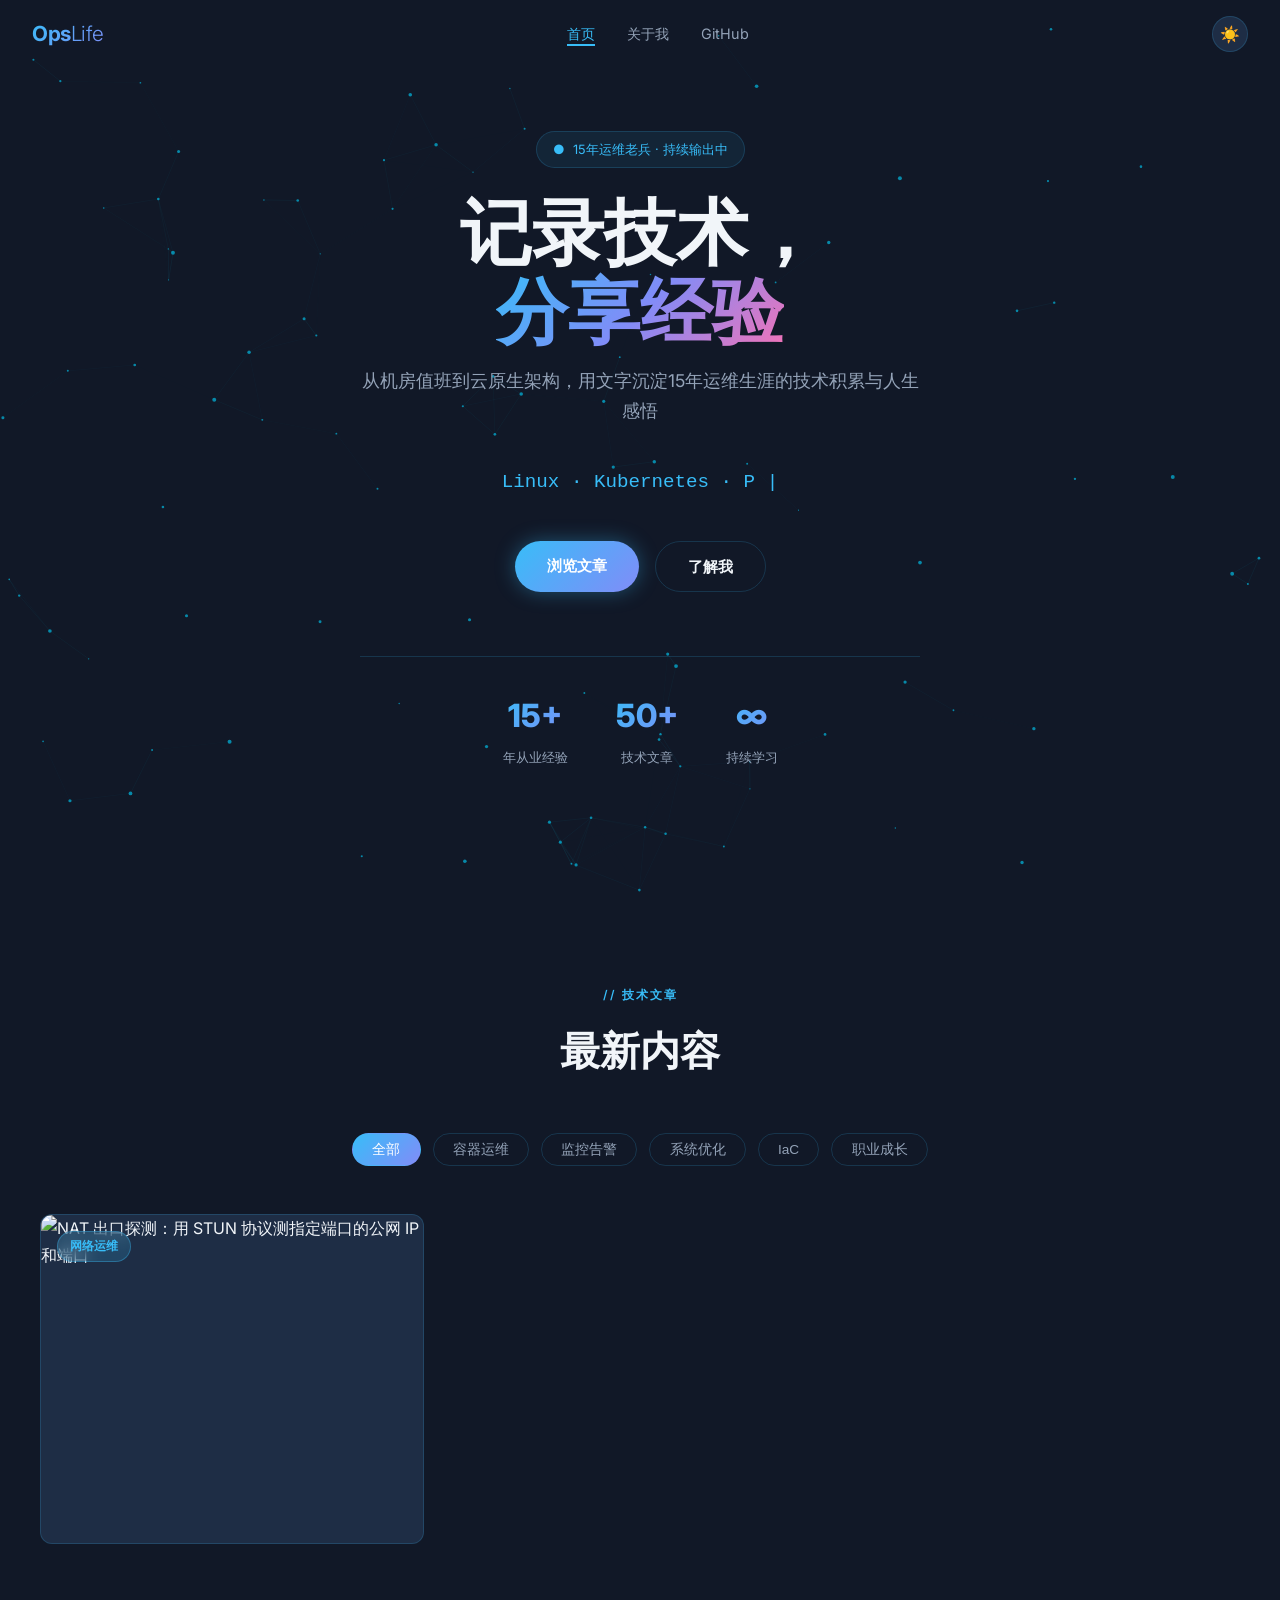
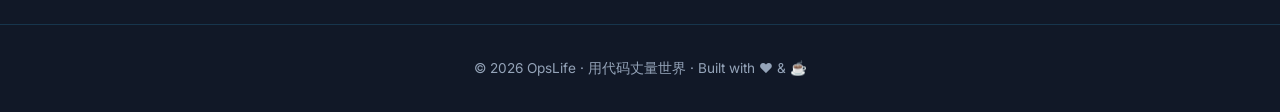
==== index.html @ 37627f58 "init: OpsLife blog" ====
<!DOCTYPE html>
<html lang="zh-CN">
<head>
  <meta charset="UTF-8">
  <meta name="viewport" content="width=device-width, initial-scale=1.0">
  <title>OpsLife · 运维老兵的技术笔记</title>
  <link rel="preconnect" href="https://fonts.googleapis.com">
  <link href="https://fonts.googleapis.com/css2?family=Inter:wght@300;400;600;700;800&display=swap" rel="stylesheet">
  <link rel="stylesheet" href="css/style.css">
</head>
<body>

<canvas id="particle-canvas"></canvas>

<!-- Navbar -->
<nav class="navbar">
  <a href="index.html" class="logo">Ops<span>Life</span></a>
  <ul class="nav-links">
    <li><a href="index.html" class="active">首页</a></li>
    <li><a href="about.html">关于我</a></li>
    <li><a href="https://github.com" target="_blank">GitHub</a></li>
  </ul>
  <div style="display:flex;align-items:center;gap:0.75rem">
    <button class="theme-toggle" aria-label="切换主题"></button>
    <button class="menu-toggle" aria-label="菜单">
      <span></span><span></span><span></span>
    </button>
  </div>
</nav>

<!-- Hero -->
<section class="hero">
  <div class="hero-content">
    <div class="hero-badge">15年运维老兵 · 持续输出中</div>
    <h1>
      记录技术，<br>
      <span class="gradient">分享经验</span>
    </h1>
    <p class="hero-sub">从机房值班到云原生架构，用文字沉淀15年运维生涯的技术积累与人生感悟</p>
    <div class="hero-type-wrap">
      <span id="hero-type" data-text="Linux · Kubernetes · Prometheus · Terraform · CI/CD"></span>
    </div>
    <div class="hero-btns">
      <a href="#posts" class="btn btn-primary">浏览文章</a>
      <a href="about.html" class="btn btn-outline">了解我</a>
    </div>
    <div class="hero-stats">
      <div>
        <div class="stat-num">15+</div>
        <div class="stat-label">年从业经验</div>
      </div>
      <div>
        <div class="stat-num">50+</div>
        <div class="stat-label">技术文章</div>
      </div>
      <div>
        <div class="stat-num">∞</div>
        <div class="stat-label">持续学习</div>
      </div>
    </div>
  </div>
</section>

<!-- Posts -->
<section class="section" id="posts">
  <div class="container">
    <div class="section-header reveal">
      <div class="section-tag">// 技术文章</div>
      <h2 class="section-title">最新内容</h2>
    </div>

    <div class="filter-bar reveal">
      <button class="filter-btn active" data-cat="all">全部</button>
      <button class="filter-btn" data-cat="容器运维">容器运维</button>
      <button class="filter-btn" data-cat="监控告警">监控告警</button>
      <button class="filter-btn" data-cat="系统优化">系统优化</button>
      <button class="filter-btn" data-cat="IaC">IaC</button>
      <button class="filter-btn" data-cat="职业成长">职业成长</button>
    </div>

    <div class="posts-grid" id="posts-grid"></div>
  </div>
</section>

<footer>
  <p>© 2026 OpsLife · 用代码丈量世界 · Built with ❤️ &amp; ☕</p>
</footer>

<script src="js/posts.js"></script>
<script src="js/main.js"></script>
</body>
</html>
---- css/style.css ----
/* ── Dark theme (default) ──────────────────────────────────────── */
:root {
  --bg:        #111827;
  --bg2:       #1a2235;
  --surface:   #1e2d45;
  --surface2:  #243352;
  --border:    rgba(56,189,248,0.18);
  --cyan:      #38bdf8;
  --purple:    #818cf8;
  --pink:      #f472b6;
  --text:      #f1f5f9;
  --text-muted:#94a3b8;
  --radius:    12px;
  --transition:0.3s cubic-bezier(0.4,0,0.2,1);
}

/* ── Light theme ───────────────────────────────────────────────── */
[data-theme="light"] {
  --bg:        #f0f4f8;
  --bg2:       #e2e8f0;
  --surface:   #ffffff;
  --surface2:  #f8fafc;
  --border:    rgba(14,165,233,0.2);
  --cyan:      #0284c7;
  --purple:    #6366f1;
  --pink:      #db2777;
  --text:      #0f172a;
  --text-muted:#475569;
}

/* ── Theme transition ──────────────────────────────────────────── */
*, *::before, *::after {
  box-sizing: border-box; margin: 0; padding: 0;
  transition: background-color 0.3s ease, border-color 0.3s ease, color 0.3s ease;
}
html { scroll-behavior: smooth; }
body {
  font-family: 'Inter', 'PingFang SC', 'Microsoft YaHei', sans-serif;
  background: var(--bg);
  color: var(--text);
  line-height: 1.7;
  overflow-x: hidden;
}
a { color: inherit; text-decoration: none; }
img { max-width: 100%; display: block; }

/* ── Scrollbar ─────────────────────────────────────────────────── */
::-webkit-scrollbar { width: 6px; }
::-webkit-scrollbar-track { background: var(--bg); }
::-webkit-scrollbar-thumb { background: var(--purple); border-radius: 3px; }

/* ── Particle Canvas ───────────────────────────────────────────── */
#particle-canvas {
  position: fixed; inset: 0;
  pointer-events: none; z-index: 0;
  opacity: 1; transition: opacity 0.3s;
}
[data-theme="light"] #particle-canvas { opacity: 0.35; }

/* ── Navbar ────────────────────────────────────────────────────── */
.navbar {
  position: fixed; top: 0; left: 0; right: 0; z-index: 100;
  display: flex; align-items: center; justify-content: space-between;
  padding: 1rem 2rem;
  transition: background var(--transition), border-color var(--transition);
}
.navbar.scrolled {
  background: color-mix(in srgb, var(--bg) 88%, transparent);
  backdrop-filter: blur(14px);
  border-bottom: 1px solid var(--border);
}
.logo {
  font-size: 1.3rem; font-weight: 700;
  background: linear-gradient(135deg, var(--cyan), var(--purple));
  -webkit-background-clip: text; -webkit-text-fill-color: transparent;
  letter-spacing: -0.5px;
}
.logo span { font-weight: 300; }
.nav-links { display: flex; gap: 2rem; list-style: none; align-items: center; }
.nav-links a {
  font-size: 0.9rem; color: var(--text-muted);
  transition: color var(--transition);
  position: relative;
}
.nav-links a::after {
  content: ''; position: absolute; bottom: -4px; left: 0; right: 0;
  height: 2px; background: var(--cyan);
  transform: scaleX(0); transition: transform var(--transition);
}
.nav-links a:hover, .nav-links a.active { color: var(--cyan); }
.nav-links a:hover::after, .nav-links a.active::after { transform: scaleX(1); }

/* ── Theme toggle button ───────────────────────────────────────── */
.theme-toggle {
  width: 36px; height: 36px; border-radius: 50%;
  border: 1px solid var(--border);
  background: var(--surface);
  color: var(--text-muted);
  cursor: pointer; font-size: 1rem;
  display: flex; align-items: center; justify-content: center;
  transition: var(--transition);
  flex-shrink: 0;
}
.theme-toggle:hover { border-color: var(--cyan); color: var(--cyan); transform: rotate(20deg); }

/* ── Mobile menu ───────────────────────────────────────────────── */
.menu-toggle { display: none; flex-direction: column; gap: 5px; cursor: pointer; background: none; border: none; padding: 4px; }
.menu-toggle span { width: 24px; height: 2px; background: var(--text); transition: var(--transition); display: block; }
.menu-toggle.active span:nth-child(1) { transform: rotate(45deg) translate(5px,5px); }
.menu-toggle.active span:nth-child(2) { opacity: 0; }
.menu-toggle.active span:nth-child(3) { transform: rotate(-45deg) translate(5px,-5px); }

/* ── Hero ──────────────────────────────────────────────────────── */
.hero {
  position: relative; z-index: 1;
  min-height: 100vh;
  display: flex; align-items: center; justify-content: center;
  text-align: center; padding: 2rem;
}
.hero-content { max-width: 800px; }
.hero-badge {
  display: inline-flex; align-items: center; gap: 0.5rem;
  padding: 0.4rem 1rem;
  border: 1px solid var(--border);
  border-radius: 999px;
  font-size: 0.8rem; color: var(--cyan);
  margin-bottom: 1.5rem;
  background: color-mix(in srgb, var(--cyan) 8%, transparent);
}
.hero-badge::before { content: '●'; animation: pulse 2s infinite; }
@keyframes pulse { 0%,100%{opacity:1} 50%{opacity:0.3} }
.hero h1 {
  font-size: clamp(2.5rem, 6vw, 4.5rem);
  font-weight: 800; line-height: 1.1; margin-bottom: 1rem;
}
.hero h1 .gradient {
  background: linear-gradient(135deg, var(--cyan) 0%, var(--purple) 50%, var(--pink) 100%);
  -webkit-background-clip: text; -webkit-text-fill-color: transparent;
}
.hero-sub {
  font-size: 1.1rem; color: var(--text-muted);
  margin-bottom: 2.5rem; max-width: 560px; margin-inline: auto;
}
.hero-type-wrap {
  font-size: 1.2rem; color: var(--cyan);
  font-family: 'Courier New', monospace;
  margin-bottom: 2.5rem; min-height: 1.8em;
}
.hero-type-wrap::after { content: '|'; animation: blink 1s infinite; }
@keyframes blink { 0%,100%{opacity:1} 50%{opacity:0} }
.hero-btns { display: flex; gap: 1rem; justify-content: center; flex-wrap: wrap; }
.btn {
  padding: 0.75rem 2rem; border-radius: 999px;
  font-size: 0.95rem; font-weight: 600;
  cursor: pointer; border: none; transition: var(--transition);
}
.btn-primary {
  background: linear-gradient(135deg, var(--cyan), var(--purple));
  color: #fff;
  box-shadow: 0 0 20px color-mix(in srgb, var(--cyan) 35%, transparent);
}
.btn-primary:hover { transform: translateY(-2px); box-shadow: 0 0 32px color-mix(in srgb, var(--cyan) 50%, transparent); }
.btn-outline {
  background: transparent; border: 1px solid var(--border); color: var(--text);
}
.btn-outline:hover { border-color: var(--cyan); color: var(--cyan); transform: translateY(-2px); }
.hero-stats {
  display: flex; gap: 3rem; justify-content: center;
  margin-top: 4rem; padding-top: 2rem; border-top: 1px solid var(--border);
}
.stat-num {
  font-size: 2rem; font-weight: 800;
  background: linear-gradient(135deg, var(--cyan), var(--purple));
  -webkit-background-clip: text; -webkit-text-fill-color: transparent;
}
.stat-label { font-size: 0.8rem; color: var(--text-muted); margin-top: 0.2rem; }

/* ── Section ───────────────────────────────────────────────────── */
.section { position: relative; z-index: 1; padding: 5rem 2rem; }
.section-header { text-align: center; margin-bottom: 3rem; }
.section-tag {
  display: inline-block; font-size: 0.75rem; font-weight: 600;
  letter-spacing: 2px; color: var(--cyan); text-transform: uppercase; margin-bottom: 0.75rem;
}
.section-title { font-size: clamp(1.8rem, 4vw, 2.5rem); font-weight: 700; }
.container { max-width: 1200px; margin: 0 auto; }

/* ── Filter ────────────────────────────────────────────────────── */
.filter-bar { display: flex; gap: 0.75rem; flex-wrap: wrap; justify-content: center; margin-bottom: 3rem; }
.filter-btn {
  padding: 0.4rem 1.2rem; border-radius: 999px; font-size: 0.85rem;
  cursor: pointer; border: 1px solid var(--border);
  background: transparent; color: var(--text-muted); transition: var(--transition);
}
.filter-btn:hover, .filter-btn.active {
  background: linear-gradient(135deg, var(--cyan), var(--purple));
  border-color: transparent; color: #fff;
}

/* ── Post Grid ─────────────────────────────────────────────────── */
.posts-grid { display: grid; grid-template-columns: repeat(auto-fill, minmax(340px, 1fr)); gap: 1.5rem; }
.post-card {
  background: var(--surface); border: 1px solid var(--border);
  border-radius: var(--radius); overflow: hidden; transition: var(--transition);
}
.post-card:hover {
  transform: translateY(-6px);
  border-color: color-mix(in srgb, var(--cyan) 40%, transparent);
  box-shadow: 0 20px 40px rgba(0,0,0,0.2), 0 0 20px color-mix(in srgb, var(--cyan) 10%, transparent);
}
.card-img-wrap { position: relative; overflow: hidden; height: 200px; }
.card-img-wrap img { width: 100%; height: 100%; object-fit: cover; transition: transform 0.5s ease; }
.post-card:hover .card-img-wrap img { transform: scale(1.05); }
.card-category {
  position: absolute; top: 1rem; left: 1rem;
  padding: 0.25rem 0.75rem; border-radius: 999px;
  font-size: 0.75rem; font-weight: 600;
  background: color-mix(in srgb, var(--cyan) 18%, transparent);
  border: 1px solid color-mix(in srgb, var(--cyan) 35%, transparent);
  color: var(--cyan); backdrop-filter: blur(8px);
}
.card-body { padding: 1.5rem; }
.card-meta { display: flex; gap: 1rem; font-size: 0.8rem; color: var(--text-muted); margin-bottom: 0.75rem; }
.card-body h3 { font-size: 1.05rem; font-weight: 600; margin-bottom: 0.6rem; line-height: 1.4; }
.card-body h3 a:hover { color: var(--cyan); }
.card-body p { font-size: 0.88rem; color: var(--text-muted); line-height: 1.6; margin-bottom: 1rem; }
.card-tags { display: flex; gap: 0.5rem; flex-wrap: wrap; }
.tag {
  padding: 0.2rem 0.6rem; border-radius: 4px; font-size: 0.75rem;
  background: color-mix(in srgb, var(--purple) 12%, transparent);
  border: 1px solid color-mix(in srgb, var(--purple) 25%, transparent);
  color: var(--purple);
}

/* ── Scroll Reveal ─────────────────────────────────────────────── */
.reveal {
  opacity: 0; transform: translateY(30px);
  transition: opacity 0.6s ease var(--delay, 0s), transform 0.6s ease var(--delay, 0s);
}
.reveal.visible { opacity: 1; transform: none; }

/* ── About ─────────────────────────────────────────────────────── */
.about-hero { position: relative; z-index: 1; padding: 8rem 2rem 4rem; text-align: center; }
.avatar-wrap {
  width: 120px; height: 120px; margin: 0 auto 1.5rem; border-radius: 50%;
  background: linear-gradient(135deg, var(--cyan), var(--purple)); padding: 3px;
}
.avatar-wrap img { width: 100%; height: 100%; border-radius: 50%; object-fit: cover; }
.avatar-placeholder {
  width: 100%; height: 100%; border-radius: 50%; background: var(--surface2);
  display: flex; align-items: center; justify-content: center; font-size: 3rem;
}
.about-name { font-size: 2rem; font-weight: 700; margin-bottom: 0.5rem; }
.about-title { color: var(--cyan); font-size: 1rem; margin-bottom: 1rem; }
.about-bio { color: var(--text-muted); max-width: 560px; margin: 0 auto 2rem; }
.skills-grid { display: grid; grid-template-columns: repeat(auto-fill, minmax(280px, 1fr)); gap: 1.5rem; }
.skill-card { background: var(--surface); border: 1px solid var(--border); border-radius: var(--radius); padding: 1.5rem; }
.skill-card h4 { font-size: 0.9rem; color: var(--cyan); margin-bottom: 1rem; }
.skill-item { margin-bottom: 0.75rem; }
.skill-item span { font-size: 0.85rem; display: flex; justify-content: space-between; margin-bottom: 0.3rem; }
.skill-bar { height: 4px; background: var(--surface2); border-radius: 2px; overflow: hidden; }
.skill-fill {
  height: 100%; border-radius: 2px;
  background: linear-gradient(90deg, var(--cyan), var(--purple));
  transform: scaleX(0); transform-origin: left; transition: transform 1s ease 0.3s;
}
.skill-card.visible .skill-fill { transform: scaleX(1); }
.timeline { position: relative; padding-left: 2rem; }
.timeline::before {
  content: ''; position: absolute; left: 0; top: 0; bottom: 0; width: 2px;
  background: linear-gradient(to bottom, var(--cyan), var(--purple));
}
.timeline-item { position: relative; margin-bottom: 2rem; }
.timeline-item::before {
  content: ''; position: absolute; left: -2.4rem; top: 0.4rem;
  width: 10px; height: 10px; border-radius: 50%;
  background: var(--cyan); box-shadow: 0 0 10px var(--cyan);
}
.timeline-year { font-size: 0.8rem; color: var(--cyan); margin-bottom: 0.3rem; }
.timeline-item h4 { font-size: 1rem; font-weight: 600; margin-bottom: 0.3rem; }
.timeline-item p { font-size: 0.88rem; color: var(--text-muted); }

/* ── Post detail (post.html) ───────────────────────────────────── */
.post-hero { height: 60vh; min-height: 400px; background-size: cover; background-position: center; position: relative; }
.post-hero-overlay {
  position: absolute; inset: 0;
  background: linear-gradient(to top, var(--bg) 0%, color-mix(in srgb, var(--bg) 40%, transparent) 100%);
  display: flex; flex-direction: column; justify-content: flex-end; padding: 3rem;
}
.post-hero-overlay h1 { font-size: clamp(1.5rem, 4vw, 2.5rem); font-weight: 700; margin: 0.75rem 0; }
.post-meta { display: flex; gap: 1.5rem; font-size: 0.85rem; color: var(--text-muted); }
.post-body { max-width: 780px; margin: 0 auto; padding: 3rem 2rem 5rem; }
.post-body h2 { font-size: 1.4rem; margin: 2rem 0 1rem; color: var(--cyan); }
.post-body p { margin-bottom: 1.2rem; color: var(--text-muted); }
.post-body ul { padding-left: 1.5rem; margin-bottom: 1.2rem; }
.post-body li { margin-bottom: 0.5rem; color: var(--text-muted); }
.post-body blockquote {
  border-left: 3px solid var(--purple); padding: 1rem 1.5rem; margin: 1.5rem 0;
  background: var(--surface); border-radius: 0 var(--radius) var(--radius) 0;
  color: var(--text-muted); font-style: italic;
}

/* ── Footer ────────────────────────────────────────────────────── */
footer {
  position: relative; z-index: 1; text-align: center; padding: 2rem;
  border-top: 1px solid var(--border); color: var(--text-muted); font-size: 0.85rem;
}
footer a { color: var(--cyan); }

/* ── Responsive ────────────────────────────────────────────────── */
@media (max-width: 768px) {
  .navbar { padding: 1rem; }
  .nav-links {
    display: none; flex-direction: column; gap: 1rem;
    position: absolute; top: 100%; left: 0; right: 0;
    background: color-mix(in srgb, var(--bg) 97%, transparent);
    backdrop-filter: blur(12px);
    padding: 1.5rem 2rem; border-bottom: 1px solid var(--border);
  }
  .nav-links.open { display: flex; }
  .menu-toggle { display: flex; }
  .hero-stats { gap: 1.5rem; }
  .posts-grid { grid-template-columns: 1fr; }
}
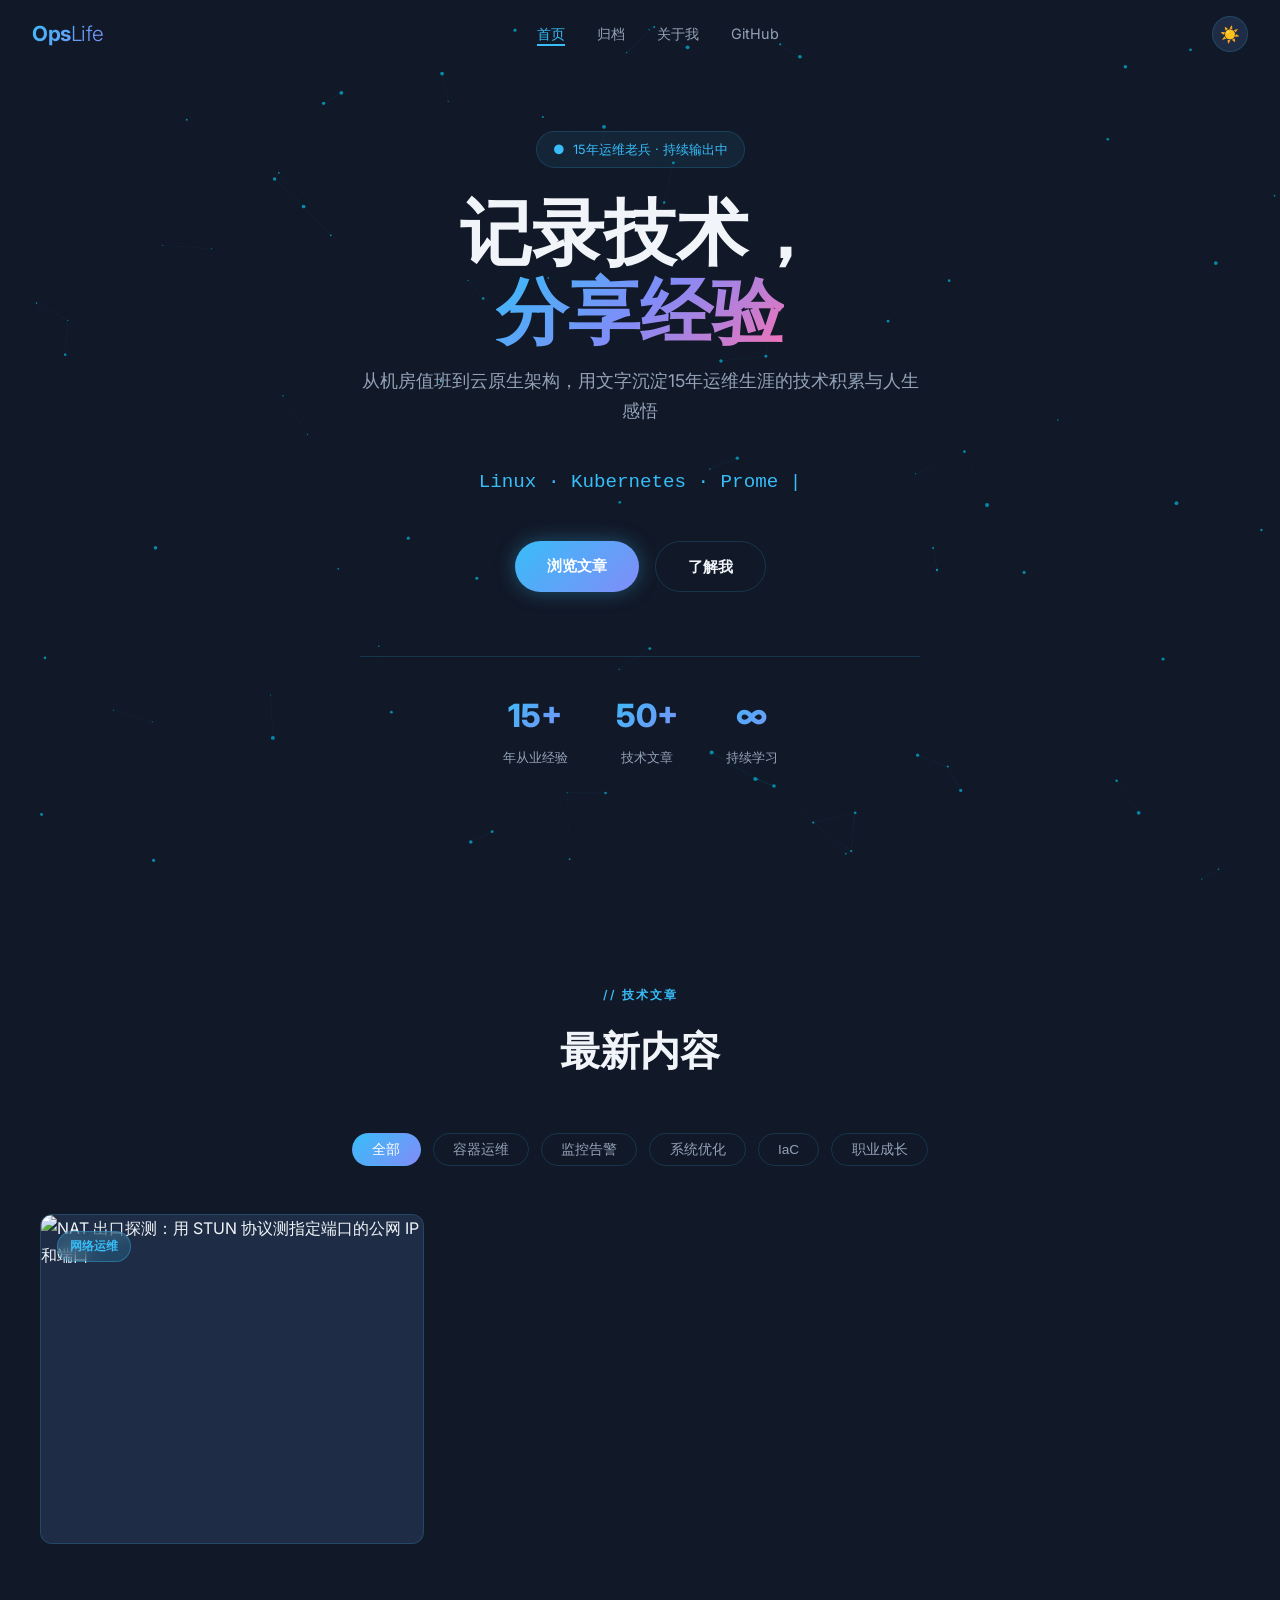
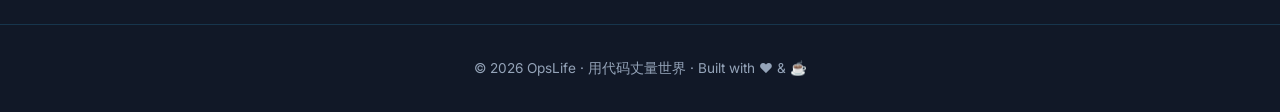
==== commit 70288ade: "feat: archive page, theme fix, nav update" ====
--- a/index.html
+++ b/index.html
@@ -17,6 +17,7 @@
   <a href="index.html" class="logo">Ops<span>Life</span></a>
   <ul class="nav-links">
     <li><a href="index.html" class="active">首页</a></li>
+    <li><a href="archive.html">归档</a></li>
     <li><a href="about.html">关于我</a></li>
     <li><a href="https://github.com" target="_blank">GitHub</a></li>
   </ul>
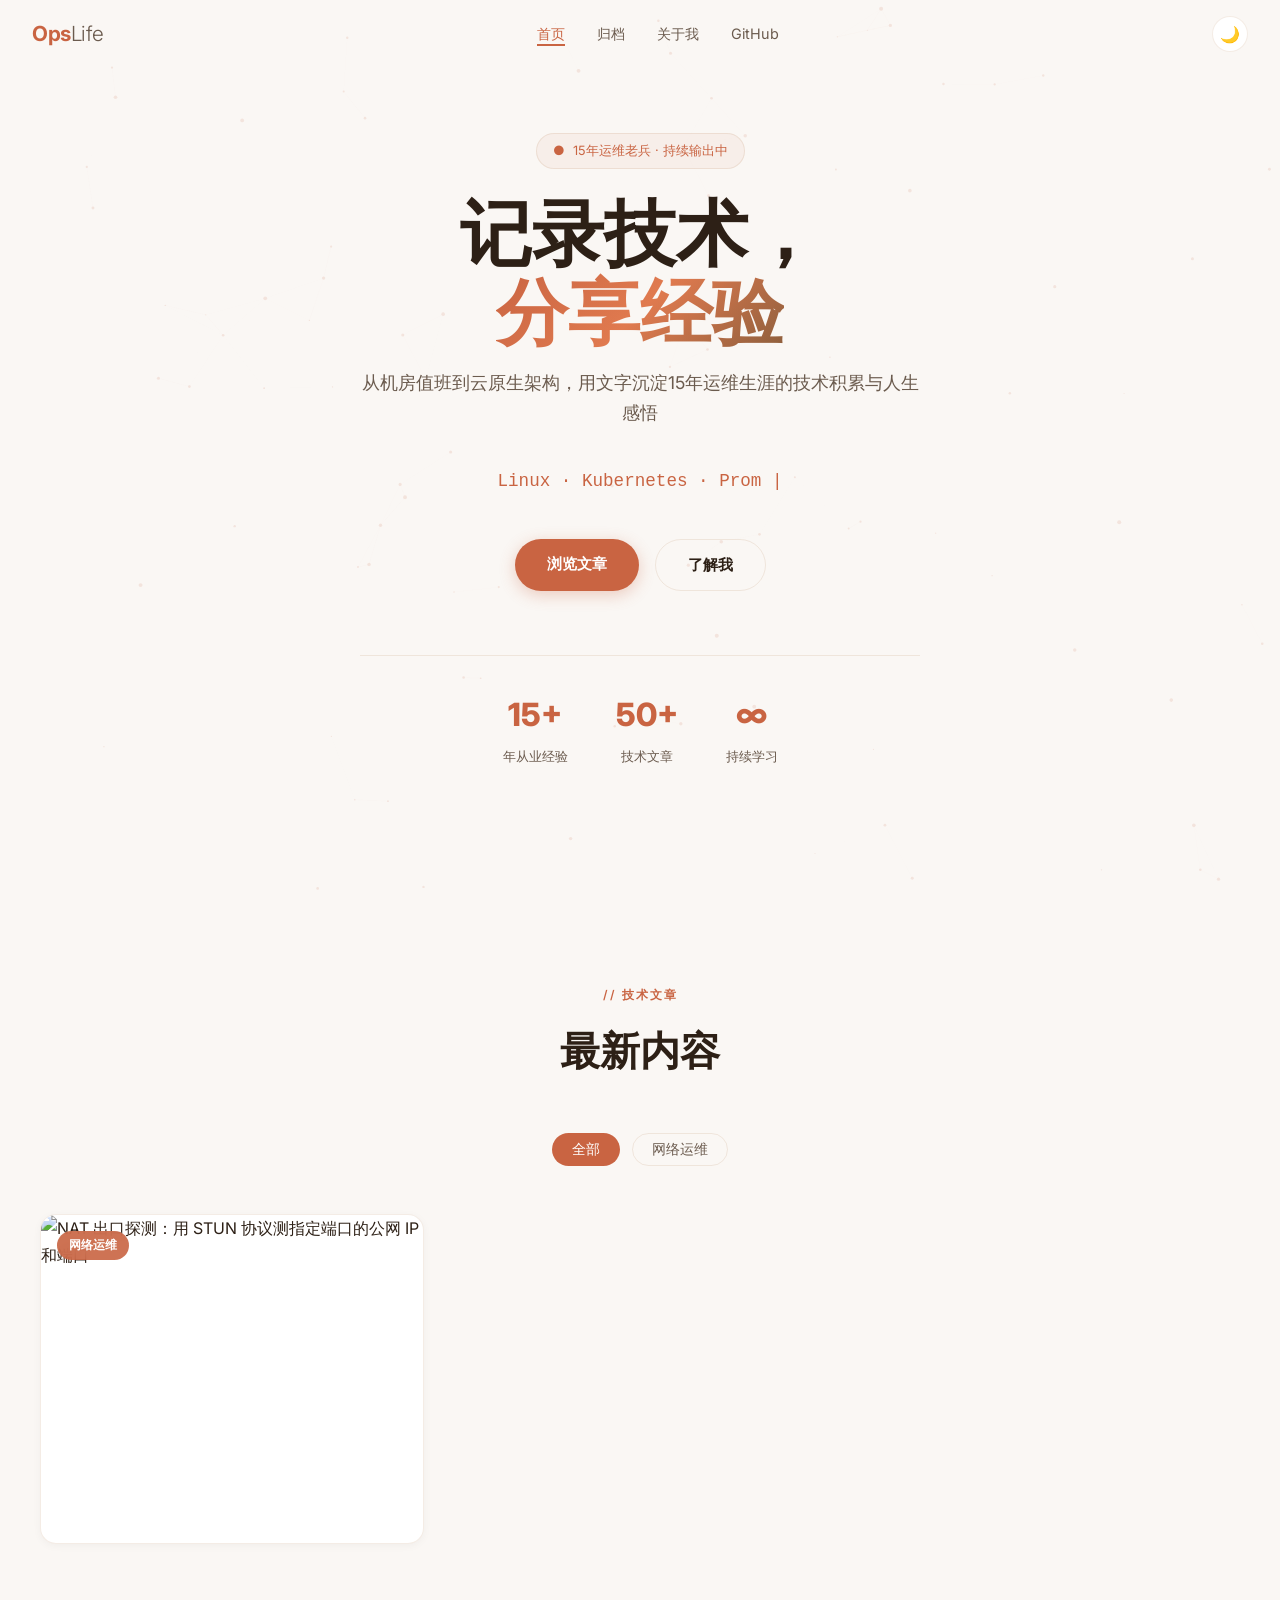
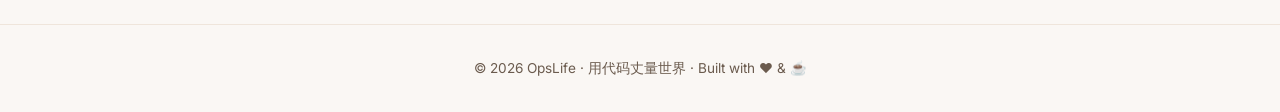
==== commit b014d0c9: "style: switch to Claude-inspired warm theme" ====
--- a/index.html
+++ b/index.html
@@ -72,11 +72,7 @@
 
     <div class="filter-bar reveal">
       <button class="filter-btn active" data-cat="all">全部</button>
-      <button class="filter-btn" data-cat="容器运维">容器运维</button>
-      <button class="filter-btn" data-cat="监控告警">监控告警</button>
-      <button class="filter-btn" data-cat="系统优化">系统优化</button>
-      <button class="filter-btn" data-cat="IaC">IaC</button>
-      <button class="filter-btn" data-cat="职业成长">职业成长</button>
+      <button class="filter-btn" data-cat="网络运维">网络运维</button>
     </div>
 
     <div class="posts-grid" id="posts-grid"></div>
--- a/css/style.css
+++ b/css/style.css
@@ -1,34 +1,34 @@
-/* ── Dark theme (default) ──────────────────────────────────────── */
+/* ── Claude-inspired Light theme (default) ─────────────────────── */
 :root {
-  --bg:        #111827;
-  --bg2:       #1a2235;
-  --surface:   #1e2d45;
-  --surface2:  #243352;
-  --border:    rgba(56,189,248,0.18);
-  --cyan:      #38bdf8;
-  --purple:    #818cf8;
-  --pink:      #f472b6;
-  --text:      #f1f5f9;
-  --text-muted:#94a3b8;
-  --radius:    12px;
+  --bg:        #faf7f4;
+  --bg2:       #f3ede7;
+  --surface:   #ffffff;
+  --surface2:  #f9f5f1;
+  --border:    rgba(180,130,80,0.15);
+  --accent:    #c96442;
+  --accent2:   #e07a4f;
+  --warm:      #8b5e3c;
+  --text:      #2d2016;
+  --text-muted:#6b5b4e;
+  --radius:    16px;
   --transition:0.3s cubic-bezier(0.4,0,0.2,1);
 }
 
-/* ── Light theme ───────────────────────────────────────────────── */
-[data-theme="light"] {
-  --bg:        #f0f4f8;
-  --bg2:       #e2e8f0;
-  --surface:   #ffffff;
-  --surface2:  #f8fafc;
-  --border:    rgba(14,165,233,0.2);
-  --cyan:      #0284c7;
-  --purple:    #6366f1;
-  --pink:      #db2777;
-  --text:      #0f172a;
-  --text-muted:#475569;
-}
-
-/* ── Theme transition ──────────────────────────────────────────── */
+/* ── Dark theme ────────────────────────────────────────────────── */
+[data-theme="dark"] {
+  --bg:        #1a1410;
+  --bg2:       #231c15;
+  --surface:   #2a2118;
+  --surface2:  #332820;
+  --border:    rgba(201,100,66,0.2);
+  --accent:    #e07a4f;
+  --accent2:   #f09070;
+  --warm:      #c9a87c;
+  --text:      #f5ede6;
+  --text-muted:#a89585;
+}
+
+/* ── Base ──────────────────────────────────────────────────────── */
 *, *::before, *::after {
   box-sizing: border-box; margin: 0; padding: 0;
   transition: background-color 0.3s ease, border-color 0.3s ease, color 0.3s ease;
@@ -47,15 +47,15 @@
 /* ── Scrollbar ─────────────────────────────────────────────────── */
 ::-webkit-scrollbar { width: 6px; }
 ::-webkit-scrollbar-track { background: var(--bg); }
-::-webkit-scrollbar-thumb { background: var(--purple); border-radius: 3px; }
+::-webkit-scrollbar-thumb { background: var(--accent); border-radius: 3px; }
 
 /* ── Particle Canvas ───────────────────────────────────────────── */
 #particle-canvas {
   position: fixed; inset: 0;
   pointer-events: none; z-index: 0;
-  opacity: 1; transition: opacity 0.3s;
-}
-[data-theme="light"] #particle-canvas { opacity: 0.35; }
+  opacity: 0.25; transition: opacity 0.3s;
+}
+[data-theme="dark"] #particle-canvas { opacity: 0.6; }
 
 /* ── Navbar ────────────────────────────────────────────────────── */
 .navbar {
@@ -65,17 +65,16 @@
   transition: background var(--transition), border-color var(--transition);
 }
 .navbar.scrolled {
-  background: color-mix(in srgb, var(--bg) 88%, transparent);
+  background: color-mix(in srgb, var(--bg) 92%, transparent);
   backdrop-filter: blur(14px);
   border-bottom: 1px solid var(--border);
 }
 .logo {
   font-size: 1.3rem; font-weight: 700;
-  background: linear-gradient(135deg, var(--cyan), var(--purple));
-  -webkit-background-clip: text; -webkit-text-fill-color: transparent;
+  color: var(--accent);
   letter-spacing: -0.5px;
 }
-.logo span { font-weight: 300; }
+.logo span { font-weight: 300; color: var(--text-muted); }
 .nav-links { display: flex; gap: 2rem; list-style: none; align-items: center; }
 .nav-links a {
   font-size: 0.9rem; color: var(--text-muted);
@@ -84,13 +83,13 @@
 }
 .nav-links a::after {
   content: ''; position: absolute; bottom: -4px; left: 0; right: 0;
-  height: 2px; background: var(--cyan);
+  height: 2px; background: var(--accent);
   transform: scaleX(0); transition: transform var(--transition);
 }
-.nav-links a:hover, .nav-links a.active { color: var(--cyan); }
+.nav-links a:hover, .nav-links a.active { color: var(--accent); }
 .nav-links a:hover::after, .nav-links a.active::after { transform: scaleX(1); }
 
-/* ── Theme toggle button ───────────────────────────────────────── */
+/* ── Theme toggle ──────────────────────────────────────────────── */
 .theme-toggle {
   width: 36px; height: 36px; border-radius: 50%;
   border: 1px solid var(--border);
@@ -98,10 +97,9 @@
   color: var(--text-muted);
   cursor: pointer; font-size: 1rem;
   display: flex; align-items: center; justify-content: center;
-  transition: var(--transition);
-  flex-shrink: 0;
-}
-.theme-toggle:hover { border-color: var(--cyan); color: var(--cyan); transform: rotate(20deg); }
+  transition: var(--transition); flex-shrink: 0;
+}
+.theme-toggle:hover { border-color: var(--accent); color: var(--accent); transform: rotate(20deg); }
 
 /* ── Mobile menu ───────────────────────────────────────────────── */
 .menu-toggle { display: none; flex-direction: column; gap: 5px; cursor: pointer; background: none; border: none; padding: 4px; }
@@ -123,18 +121,19 @@
   padding: 0.4rem 1rem;
   border: 1px solid var(--border);
   border-radius: 999px;
-  font-size: 0.8rem; color: var(--cyan);
+  font-size: 0.8rem; color: var(--accent);
   margin-bottom: 1.5rem;
-  background: color-mix(in srgb, var(--cyan) 8%, transparent);
+  background: color-mix(in srgb, var(--accent) 6%, transparent);
 }
 .hero-badge::before { content: '●'; animation: pulse 2s infinite; }
 @keyframes pulse { 0%,100%{opacity:1} 50%{opacity:0.3} }
 .hero h1 {
   font-size: clamp(2.5rem, 6vw, 4.5rem);
   font-weight: 800; line-height: 1.1; margin-bottom: 1rem;
+  color: var(--text);
 }
 .hero h1 .gradient {
-  background: linear-gradient(135deg, var(--cyan) 0%, var(--purple) 50%, var(--pink) 100%);
+  background: linear-gradient(135deg, var(--accent) 0%, var(--accent2) 50%, var(--warm) 100%);
   -webkit-background-clip: text; -webkit-text-fill-color: transparent;
 }
 .hero-sub {
@@ -142,7 +141,7 @@
   margin-bottom: 2.5rem; max-width: 560px; margin-inline: auto;
 }
 .hero-type-wrap {
-  font-size: 1.2rem; color: var(--cyan);
+  font-size: 1.1rem; color: var(--accent);
   font-family: 'Courier New', monospace;
   margin-bottom: 2.5rem; min-height: 1.8em;
 }
@@ -155,23 +154,21 @@
   cursor: pointer; border: none; transition: var(--transition);
 }
 .btn-primary {
-  background: linear-gradient(135deg, var(--cyan), var(--purple));
+  background: var(--accent);
   color: #fff;
-  box-shadow: 0 0 20px color-mix(in srgb, var(--cyan) 35%, transparent);
-}
-.btn-primary:hover { transform: translateY(-2px); box-shadow: 0 0 32px color-mix(in srgb, var(--cyan) 50%, transparent); }
+  box-shadow: 0 4px 16px color-mix(in srgb, var(--accent) 30%, transparent);
+}
+.btn-primary:hover { transform: translateY(-2px); box-shadow: 0 8px 24px color-mix(in srgb, var(--accent) 40%, transparent); background: var(--accent2); }
 .btn-outline {
   background: transparent; border: 1px solid var(--border); color: var(--text);
 }
-.btn-outline:hover { border-color: var(--cyan); color: var(--cyan); transform: translateY(-2px); }
+.btn-outline:hover { border-color: var(--accent); color: var(--accent); transform: translateY(-2px); }
 .hero-stats {
   display: flex; gap: 3rem; justify-content: center;
   margin-top: 4rem; padding-top: 2rem; border-top: 1px solid var(--border);
 }
 .stat-num {
-  font-size: 2rem; font-weight: 800;
-  background: linear-gradient(135deg, var(--cyan), var(--purple));
-  -webkit-background-clip: text; -webkit-text-fill-color: transparent;
+  font-size: 2rem; font-weight: 800; color: var(--accent);
 }
 .stat-label { font-size: 0.8rem; color: var(--text-muted); margin-top: 0.2rem; }
 
@@ -180,7 +177,7 @@
 .section-header { text-align: center; margin-bottom: 3rem; }
 .section-tag {
   display: inline-block; font-size: 0.75rem; font-weight: 600;
-  letter-spacing: 2px; color: var(--cyan); text-transform: uppercase; margin-bottom: 0.75rem;
+  letter-spacing: 2px; color: var(--accent); text-transform: uppercase; margin-bottom: 0.75rem;
 }
 .section-title { font-size: clamp(1.8rem, 4vw, 2.5rem); font-weight: 700; }
 .container { max-width: 1200px; margin: 0 auto; }
@@ -193,8 +190,7 @@
   background: transparent; color: var(--text-muted); transition: var(--transition);
 }
 .filter-btn:hover, .filter-btn.active {
-  background: linear-gradient(135deg, var(--cyan), var(--purple));
-  border-color: transparent; color: #fff;
+  background: var(--accent); border-color: transparent; color: #fff;
 }
 
 /* ── Post Grid ─────────────────────────────────────────────────── */
@@ -202,34 +198,34 @@
 .post-card {
   background: var(--surface); border: 1px solid var(--border);
   border-radius: var(--radius); overflow: hidden; transition: var(--transition);
+  box-shadow: 0 2px 8px rgba(0,0,0,0.04);
 }
 .post-card:hover {
-  transform: translateY(-6px);
-  border-color: color-mix(in srgb, var(--cyan) 40%, transparent);
-  box-shadow: 0 20px 40px rgba(0,0,0,0.2), 0 0 20px color-mix(in srgb, var(--cyan) 10%, transparent);
+  transform: translateY(-4px);
+  border-color: color-mix(in srgb, var(--accent) 35%, transparent);
+  box-shadow: 0 12px 32px rgba(0,0,0,0.08);
 }
 .card-img-wrap { position: relative; overflow: hidden; height: 200px; }
 .card-img-wrap img { width: 100%; height: 100%; object-fit: cover; transition: transform 0.5s ease; }
-.post-card:hover .card-img-wrap img { transform: scale(1.05); }
+.post-card:hover .card-img-wrap img { transform: scale(1.03); }
 .card-category {
   position: absolute; top: 1rem; left: 1rem;
   padding: 0.25rem 0.75rem; border-radius: 999px;
   font-size: 0.75rem; font-weight: 600;
-  background: color-mix(in srgb, var(--cyan) 18%, transparent);
-  border: 1px solid color-mix(in srgb, var(--cyan) 35%, transparent);
-  color: var(--cyan); backdrop-filter: blur(8px);
+  background: color-mix(in srgb, var(--accent) 90%, transparent);
+  color: #fff; backdrop-filter: blur(8px);
 }
 .card-body { padding: 1.5rem; }
 .card-meta { display: flex; gap: 1rem; font-size: 0.8rem; color: var(--text-muted); margin-bottom: 0.75rem; }
 .card-body h3 { font-size: 1.05rem; font-weight: 600; margin-bottom: 0.6rem; line-height: 1.4; }
-.card-body h3 a:hover { color: var(--cyan); }
+.card-body h3 a:hover { color: var(--accent); }
 .card-body p { font-size: 0.88rem; color: var(--text-muted); line-height: 1.6; margin-bottom: 1rem; }
 .card-tags { display: flex; gap: 0.5rem; flex-wrap: wrap; }
 .tag {
   padding: 0.2rem 0.6rem; border-radius: 4px; font-size: 0.75rem;
-  background: color-mix(in srgb, var(--purple) 12%, transparent);
-  border: 1px solid color-mix(in srgb, var(--purple) 25%, transparent);
-  color: var(--purple);
+  background: color-mix(in srgb, var(--accent) 8%, transparent);
+  border: 1px solid color-mix(in srgb, var(--accent) 18%, transparent);
+  color: var(--warm);
 }
 
 /* ── Scroll Reveal ─────────────────────────────────────────────── */
@@ -243,7 +239,7 @@
 .about-hero { position: relative; z-index: 1; padding: 8rem 2rem 4rem; text-align: center; }
 .avatar-wrap {
   width: 120px; height: 120px; margin: 0 auto 1.5rem; border-radius: 50%;
-  background: linear-gradient(135deg, var(--cyan), var(--purple)); padding: 3px;
+  background: linear-gradient(135deg, var(--accent), var(--warm)); padding: 3px;
 }
 .avatar-wrap img { width: 100%; height: 100%; border-radius: 50%; object-fit: cover; }
 .avatar-placeholder {
@@ -251,36 +247,36 @@
   display: flex; align-items: center; justify-content: center; font-size: 3rem;
 }
 .about-name { font-size: 2rem; font-weight: 700; margin-bottom: 0.5rem; }
-.about-title { color: var(--cyan); font-size: 1rem; margin-bottom: 1rem; }
+.about-title { color: var(--accent); font-size: 1rem; margin-bottom: 1rem; }
 .about-bio { color: var(--text-muted); max-width: 560px; margin: 0 auto 2rem; }
 .skills-grid { display: grid; grid-template-columns: repeat(auto-fill, minmax(280px, 1fr)); gap: 1.5rem; }
-.skill-card { background: var(--surface); border: 1px solid var(--border); border-radius: var(--radius); padding: 1.5rem; }
-.skill-card h4 { font-size: 0.9rem; color: var(--cyan); margin-bottom: 1rem; }
+.skill-card { background: var(--surface); border: 1px solid var(--border); border-radius: var(--radius); padding: 1.5rem; box-shadow: 0 2px 8px rgba(0,0,0,0.04); }
+.skill-card h4 { font-size: 0.9rem; color: var(--accent); margin-bottom: 1rem; }
 .skill-item { margin-bottom: 0.75rem; }
 .skill-item span { font-size: 0.85rem; display: flex; justify-content: space-between; margin-bottom: 0.3rem; }
-.skill-bar { height: 4px; background: var(--surface2); border-radius: 2px; overflow: hidden; }
+.skill-bar { height: 4px; background: var(--bg2); border-radius: 2px; overflow: hidden; }
 .skill-fill {
   height: 100%; border-radius: 2px;
-  background: linear-gradient(90deg, var(--cyan), var(--purple));
+  background: linear-gradient(90deg, var(--accent), var(--accent2));
   transform: scaleX(0); transform-origin: left; transition: transform 1s ease 0.3s;
 }
 .skill-card.visible .skill-fill { transform: scaleX(1); }
 .timeline { position: relative; padding-left: 2rem; }
 .timeline::before {
   content: ''; position: absolute; left: 0; top: 0; bottom: 0; width: 2px;
-  background: linear-gradient(to bottom, var(--cyan), var(--purple));
+  background: linear-gradient(to bottom, var(--accent), var(--warm));
 }
 .timeline-item { position: relative; margin-bottom: 2rem; }
 .timeline-item::before {
   content: ''; position: absolute; left: -2.4rem; top: 0.4rem;
   width: 10px; height: 10px; border-radius: 50%;
-  background: var(--cyan); box-shadow: 0 0 10px var(--cyan);
-}
-.timeline-year { font-size: 0.8rem; color: var(--cyan); margin-bottom: 0.3rem; }
+  background: var(--accent); box-shadow: 0 0 8px color-mix(in srgb, var(--accent) 40%, transparent);
+}
+.timeline-year { font-size: 0.8rem; color: var(--accent); margin-bottom: 0.3rem; }
 .timeline-item h4 { font-size: 1rem; font-weight: 600; margin-bottom: 0.3rem; }
 .timeline-item p { font-size: 0.88rem; color: var(--text-muted); }
 
-/* ── Post detail (post.html) ───────────────────────────────────── */
+/* ── Post detail ───────────────────────────────────────────────── */
 .post-hero { height: 60vh; min-height: 400px; background-size: cover; background-position: center; position: relative; }
 .post-hero-overlay {
   position: absolute; inset: 0;
@@ -290,13 +286,13 @@
 .post-hero-overlay h1 { font-size: clamp(1.5rem, 4vw, 2.5rem); font-weight: 700; margin: 0.75rem 0; }
 .post-meta { display: flex; gap: 1.5rem; font-size: 0.85rem; color: var(--text-muted); }
 .post-body { max-width: 780px; margin: 0 auto; padding: 3rem 2rem 5rem; }
-.post-body h2 { font-size: 1.4rem; margin: 2rem 0 1rem; color: var(--cyan); }
+.post-body h2 { font-size: 1.4rem; margin: 2rem 0 1rem; color: var(--accent); }
 .post-body p { margin-bottom: 1.2rem; color: var(--text-muted); }
 .post-body ul { padding-left: 1.5rem; margin-bottom: 1.2rem; }
 .post-body li { margin-bottom: 0.5rem; color: var(--text-muted); }
 .post-body blockquote {
-  border-left: 3px solid var(--purple); padding: 1rem 1.5rem; margin: 1.5rem 0;
-  background: var(--surface); border-radius: 0 var(--radius) var(--radius) 0;
+  border-left: 3px solid var(--accent); padding: 1rem 1.5rem; margin: 1.5rem 0;
+  background: var(--surface2); border-radius: 0 var(--radius) var(--radius) 0;
   color: var(--text-muted); font-style: italic;
 }
 
@@ -305,7 +301,7 @@
   position: relative; z-index: 1; text-align: center; padding: 2rem;
   border-top: 1px solid var(--border); color: var(--text-muted); font-size: 0.85rem;
 }
-footer a { color: var(--cyan); }
+footer a { color: var(--accent); }
 
 /* ── Responsive ────────────────────────────────────────────────── */
 @media (max-width: 768px) {
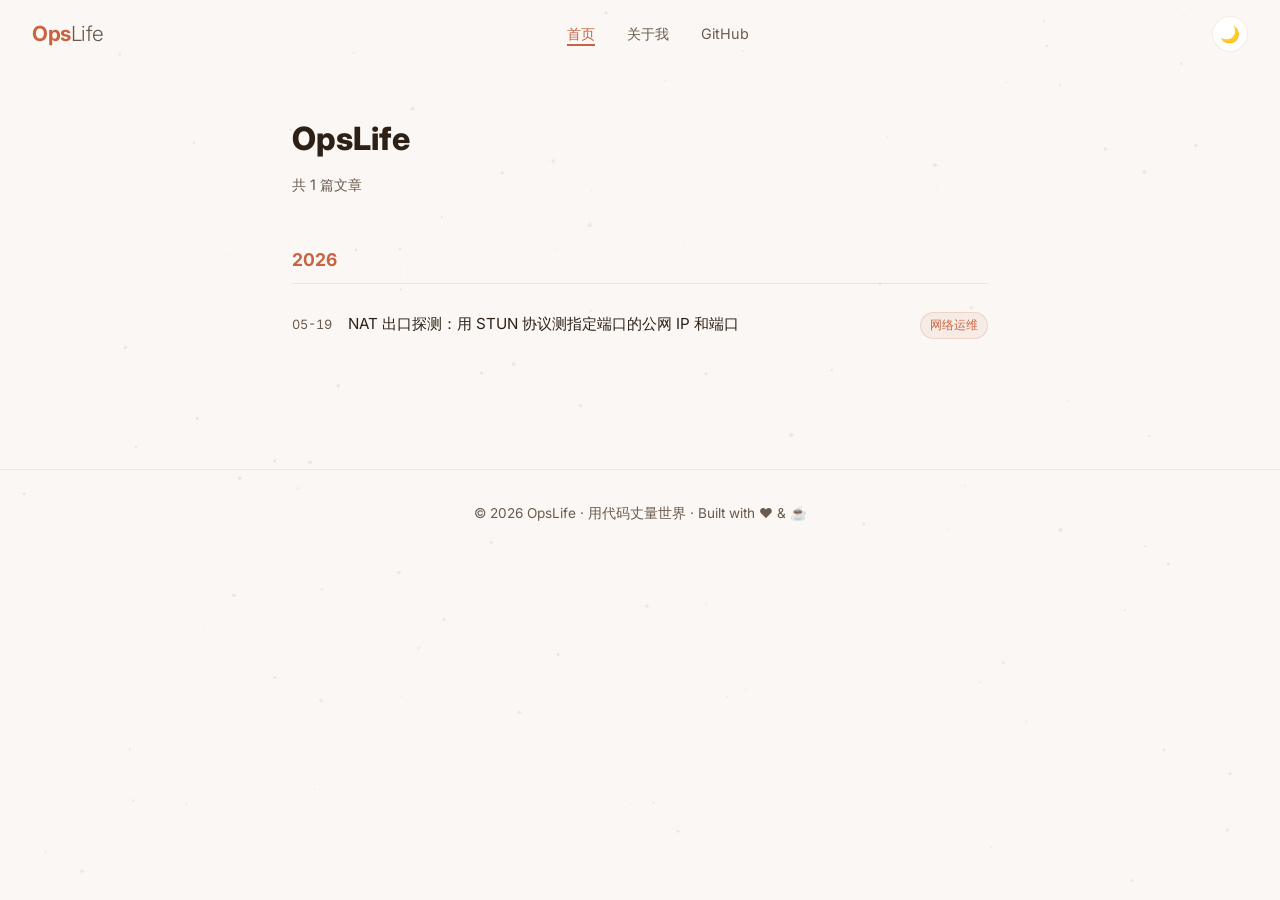
==== commit 78a3ef48: "update style" ====
--- a/index.html
+++ b/index.html
@@ -7,77 +7,53 @@
   <link rel="preconnect" href="https://fonts.googleapis.com">
   <link href="https://fonts.googleapis.com/css2?family=Inter:wght@300;400;600;700;800&display=swap" rel="stylesheet">
   <link rel="stylesheet" href="css/style.css">
+  <style>
+    .archive-wrap { max-width: 760px; margin: 0 auto; padding: 7rem 2rem 5rem; position: relative; z-index: 1; }
+    .archive-wrap h1 { font-size: 2rem; font-weight: 800; margin-bottom: 0.4rem; }
+    .archive-count { color: var(--text-muted); font-size: 0.9rem; margin-bottom: 3rem; }
+    .year-group { margin-bottom: 2.5rem; }
+    .year-label {
+      font-size: 1.1rem; font-weight: 700; color: var(--accent);
+      border-bottom: 1px solid var(--border); padding-bottom: 0.5rem; margin-bottom: 1rem;
+    }
+    .archive-item {
+      display: flex; align-items: baseline; gap: 1rem;
+      padding: 0.65rem 0; border-bottom: 1px solid var(--border);
+      transition: var(--transition);
+    }
+    .archive-item:last-child { border-bottom: none; }
+    .archive-item:hover .item-title { color: var(--accent); }
+    .item-date { font-size: 0.8rem; color: var(--text-muted); white-space: nowrap; font-variant-numeric: tabular-nums; }
+    .item-title { font-size: 0.95rem; color: var(--text); flex: 1; }
+    .item-category {
+      font-size: 0.72rem; padding: 0.15rem 0.55rem; border-radius: 999px;
+      background: color-mix(in srgb, var(--accent) 8%, transparent);
+      border: 1px solid color-mix(in srgb, var(--accent) 18%, transparent);
+      color: var(--accent); white-space: nowrap;
+    }
+  </style>
 </head>
 <body>
-
 <canvas id="particle-canvas"></canvas>
 
-<!-- Navbar -->
 <nav class="navbar">
   <a href="index.html" class="logo">Ops<span>Life</span></a>
   <ul class="nav-links">
     <li><a href="index.html" class="active">首页</a></li>
-    <li><a href="archive.html">归档</a></li>
     <li><a href="about.html">关于我</a></li>
-    <li><a href="https://github.com" target="_blank">GitHub</a></li>
+    <li><a href="https://github.com/stanhui/blog" target="_blank">GitHub</a></li>
   </ul>
   <div style="display:flex;align-items:center;gap:0.75rem">
     <button class="theme-toggle" aria-label="切换主题"></button>
-    <button class="menu-toggle" aria-label="菜单">
-      <span></span><span></span><span></span>
-    </button>
+    <button class="menu-toggle" aria-label="菜单"><span></span><span></span><span></span></button>
   </div>
 </nav>
 
-<!-- Hero -->
-<section class="hero">
-  <div class="hero-content">
-    <div class="hero-badge">15年运维老兵 · 持续输出中</div>
-    <h1>
-      记录技术，<br>
-      <span class="gradient">分享经验</span>
-    </h1>
-    <p class="hero-sub">从机房值班到云原生架构，用文字沉淀15年运维生涯的技术积累与人生感悟</p>
-    <div class="hero-type-wrap">
-      <span id="hero-type" data-text="Linux · Kubernetes · Prometheus · Terraform · CI/CD"></span>
-    </div>
-    <div class="hero-btns">
-      <a href="#posts" class="btn btn-primary">浏览文章</a>
-      <a href="about.html" class="btn btn-outline">了解我</a>
-    </div>
-    <div class="hero-stats">
-      <div>
-        <div class="stat-num">15+</div>
-        <div class="stat-label">年从业经验</div>
-      </div>
-      <div>
-        <div class="stat-num">50+</div>
-        <div class="stat-label">技术文章</div>
-      </div>
-      <div>
-        <div class="stat-num">∞</div>
-        <div class="stat-label">持续学习</div>
-      </div>
-    </div>
-  </div>
-</section>
-
-<!-- Posts -->
-<section class="section" id="posts">
-  <div class="container">
-    <div class="section-header reveal">
-      <div class="section-tag">// 技术文章</div>
-      <h2 class="section-title">最新内容</h2>
-    </div>
-
-    <div class="filter-bar reveal">
-      <button class="filter-btn active" data-cat="all">全部</button>
-      <button class="filter-btn" data-cat="网络运维">网络运维</button>
-    </div>
-
-    <div class="posts-grid" id="posts-grid"></div>
-  </div>
-</section>
+<div class="archive-wrap">
+  <h1>OpsLife</h1>
+  <p class="archive-count" id="archive-count"></p>
+  <div id="archive-list"></div>
+</div>
 
 <footer>
   <p>© 2026 OpsLife · 用代码丈量世界 · Built with ❤️ &amp; ☕</p>
@@ -85,5 +61,31 @@
 
 <script src="js/posts.js"></script>
 <script src="js/main.js"></script>
+<script>
+document.addEventListener('DOMContentLoaded', () => {
+  const list = document.getElementById('archive-list');
+  const countEl = document.getElementById('archive-count');
+  countEl.textContent = `共 ${posts.length} 篇文章`;
+
+  const byYear = {};
+  posts.forEach(p => {
+    const y = p.date.slice(0, 4);
+    (byYear[y] = byYear[y] || []).push(p);
+  });
+
+  list.innerHTML = Object.keys(byYear).sort((a, b) => b - a).map(year => `
+    <div class="year-group">
+      <div class="year-label">${year}</div>
+      ${byYear[year].map(p => `
+        <a class="archive-item" href="${p.url || 'post.html?id=' + p.id}">
+          <span class="item-date">${p.date.slice(5)}</span>
+          <span class="item-title">${p.title}</span>
+          <span class="item-category">${p.category}</span>
+        </a>
+      `).join('')}
+    </div>
+  `).join('');
+});
+</script>
 </body>
 </html>
--- a/css/style.css
+++ b/css/style.css
@@ -227,6 +227,16 @@
   border: 1px solid color-mix(in srgb, var(--accent) 18%, transparent);
   color: var(--warm);
 }
+/* Feature card: horizontal layout when few posts */
+.post-card--feature { display: grid; grid-template-columns: 280px 1fr; }
+.post-card--feature .card-img-wrap { height: 100%; min-height: 240px; }
+.post-card--feature .card-body { display: flex; flex-direction: column; justify-content: center; padding: 2rem; }
+.post-card--feature .card-body h3 { font-size: 1.25rem; }
+.post-card--feature .card-body p { font-size: 0.92rem; }
+@media (max-width: 768px) {
+  .post-card--feature { grid-template-columns: 1fr; }
+  .post-card--feature .card-img-wrap { height: 200px; min-height: auto; }
+}
 
 /* ── Scroll Reveal ─────────────────────────────────────────────── */
 .reveal {
